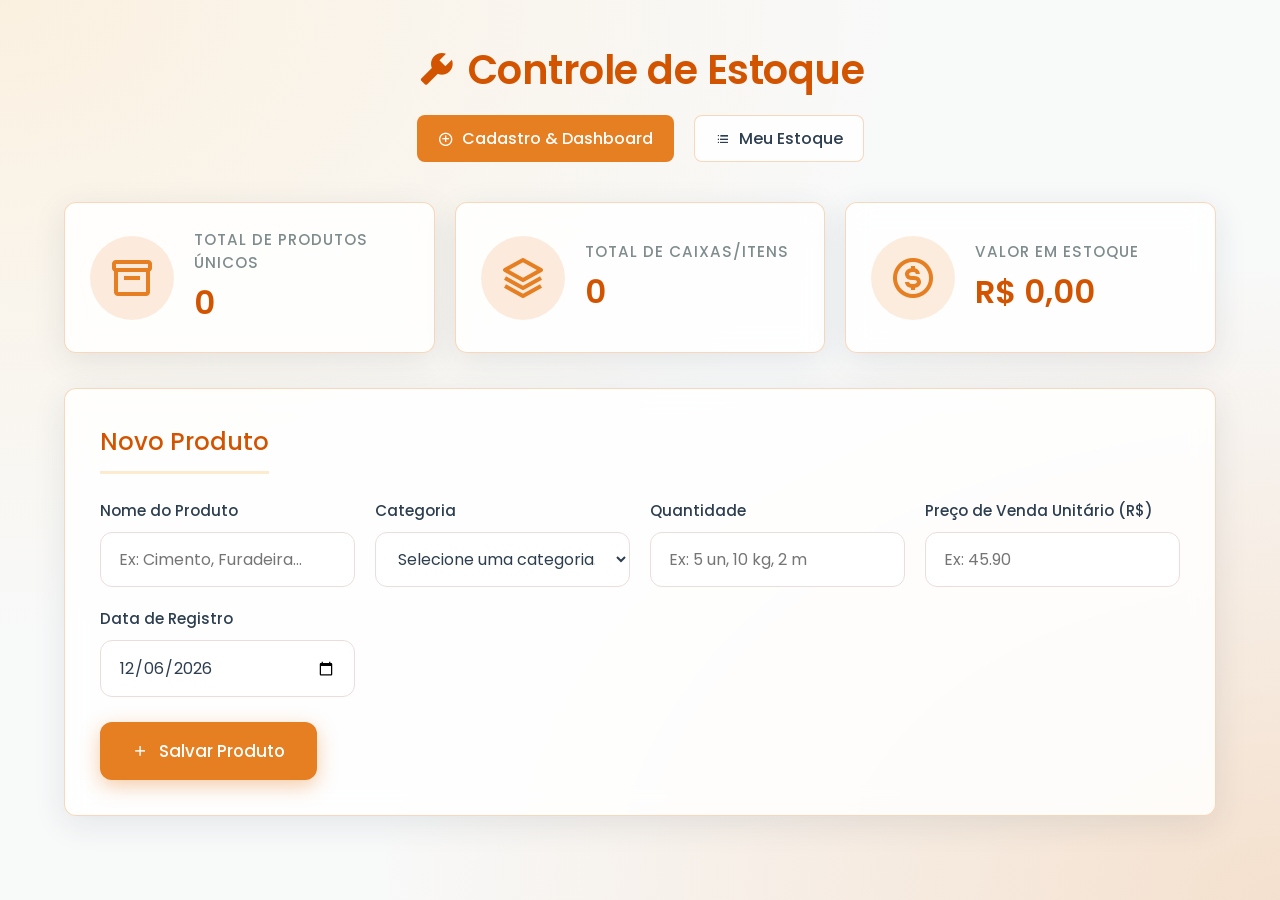
==== Index.html @ 0562ca98 "Primeira Versão" ====
<!DOCTYPE html>
<html lang="pt-BR">

<head>
    <meta charset="UTF-8">
    <meta name="viewport" content="width=device-width, initial-scale=1.0">
    <title>Estoque de Construção</title> <!-- Link para o nosso CSS -->
    <link rel="stylesheet" href="style.css"> <!-- Fontes do Google (Poppins) para um visual moderno e elegante -->
    <link href="https://fonts.googleapis.com/css2?family=Poppins:wght@300;400;500;600&display=swap" rel="stylesheet">
    <!-- Ícones gratuitos do Boxicons -->
    <link href="https://unpkg.com/boxicons@2.1.4/css/boxicons.min.css" rel="stylesheet">
</head>

<body>
    <!-- Cabeçalho (Header) -->
    <header>
        <h1><i class='bx bxs-wrench'></i> Controle de Estoque</h1>
        <nav class="navbar">
            <a href="Index.html" class="nav-link active"><i class='bx bx-plus-circle'></i> Cadastro & Dashboard</a>
            <a href="estoque.html" class="nav-link"><i class='bx bx-list-ul'></i> Meu Estoque</a>
        </nav>
    </header> <!-- Dashboard - Resumo das Informações -->
    <section class="dashboard">
        <div class="card"> <i class='bx bx-box card-icon'></i>
            <div>
                <h3>Total de Produtos Únicos</h3>
                <p id="totalProducts">0</p>
            </div>
        </div>
        <div class="card"> <i class='bx bx-layer card-icon'></i>
            <div>
                <h3>Total de Caixas/Itens</h3>
                <p id="totalItems">0</p>
            </div>
        </div>
        <div class="card"> <i class='bx bx-dollar-circle card-icon'></i>
            <div>
                <h3>Valor em Estoque</h3>
                <p id="totalValue">R$ 0,00</p>
            </div>
        </div>
    </section> <!-- Área Principal -->
    <main>
        <!-- Bloco do Formulário (Glassmorphism) -->
        <div class="glass-container">
            <div class="form-header">
                <h2>Novo Produto</h2>
            </div>
            <form id="productForm">
                <!-- Usado pelo JavaScript para saber quando estamos editando um item --> <input type="hidden"
                    id="editId">
                <div class="input-group">
                    <div class="input-box"> <label for="name">Nome do Produto</label> <input type="text" id="name"
                            required placeholder="Ex: Cimento, Furadeira..."> </div>
                    <div class="input-box">
                        <label for="category">Categoria</label>
                        <select id="category" required>
                            <option value="" disabled selected>Selecione uma categoria...</option>
                            <option value="Acabamento">Acabamento</option>
                            <option value="Elétrica">Elétrica</option>
                            <option value="EPIs e Segurança">EPIs e Segurança</option>
                            <option value="Estrutural">Estrutural</option>
                            <option value="Ferramentas">Ferramentas</option>
                            <option value="Fixação">Fixação</option>
                            <option value="Hidráulica">Hidráulica</option>
                            <option value="Pintura">Pintura</option>
                            <option value="Outros">Outros</option>
                        </select>
                    </div>
                    <div class="input-box">
                        <label for="quantity">Quantidade</label>
                        <input type="text" id="quantity" required placeholder="Ex: 5 un, 10 kg, 2 m">
                    </div>
                    <div class="input-box"> <label for="price">Preço de Venda Unitário (R$)</label> <input type="number"
                            id="price" required step="0.01" min="0" placeholder="Ex: 45.90"> </div>
                    <!-- Novo Item solicitado: Data de Registro -->
                    <div class="input-box"> <label for="date">Data de Registro</label> <input type="date" id="date"
                            required> </div>
                </div> <button type="submit" class="btn-primary" id="submitBtn"> <i class='bx bx-plus'></i> Salvar
                    Produto </button>
            </form>
        </div>
    </main> <!-- Nosso JavaScript -->
    <script src="script.js"></script>
</body>

</html>
---- style.css ----
/* --- TEMA LOJA DE CONSTRUÇÃO --- */
:root {
  /* Paleta de Cores Principais */
  --primary-color: #E67E22;
  /* Laranja Industrial */
  --primary-light: #FDEBD0;
  /* Laranja bem claro */
  --primary-dark: #D35400;
  /* Laranja escuro para destaque (Hover) */

  /* Fundos e Textos */
  --bg-color: #F8F9F9;
  /* Um branco / cinza bem suave */
  --text-color: #2C3E50;
  /* Texto chumbo / metálico (elegância e força) */
  --text-light: #7F8C8D;
  /* Texto secundário acinzentado */

  /* Efeito de Vidro (Glassmorphism) */
  --card-bg: rgba(255, 255, 255, 0.85);
  /* Fundo branco com 85% de opacidade */
  --glass-border: 1px solid rgba(230, 126, 34, 0.3);
  --glass-shadow: 0 8px 32px 0 rgba(44, 62, 80, 0.1);
  /* Sombra mais neutra */
  --border-radius: 12px;
  /* Bordas levemente menos arredondadas */

  /* Botões de Ação Vulgo Editar */
  --danger-color: #e74c3c;
  --danger-hover: #c0392b;
  --edit-color: #f39c12;
  --edit-hover: #d68910;
}

/* Reset universal básico */
* {
  margin: 0;
  padding: 0;
  box-sizing: border-box;
  font-family: 'Poppins', sans-serif;
}

body {
  background-color: var(--bg-color);
  color: var(--text-color);
  min-height: 100vh;
  padding-bottom: 50px;

  /* Efeito de Gradiente de Fundo que acompanha o rolamento (Fixed) */
  background-image:
    radial-gradient(at 0% 0%, rgba(253, 235, 208, 0.6) 0px, transparent 50%),
    radial-gradient(at 100% 100%, rgba(230, 126, 34, 0.2) 0px, transparent 50%);
  background-attachment: fixed;
}

/* --- HEADER --- */
header {
  padding: 40px 5%;
  text-align: center;
}

header h1 {
  font-size: 2.5rem;
  color: var(--primary-dark);
  display: flex;
  align-items: center;
  justify-content: center;
  gap: 12px;
  font-weight: 600;
  letter-spacing: -0.5px;
}

/* --- DASHBOARD / CARDS SUPERIORES --- */
.dashboard {
  display: grid;
  grid-template-columns: repeat(auto-fit, minmax(250px, 1fr));
  gap: 20px;
  padding: 0 5%;
  margin-bottom: 35px;
}

.card {
  background: var(--card-bg);
  backdrop-filter: blur(12px);
  /* Borrão que cria o efeito fundo desfocado */
  -webkit-backdrop-filter: blur(12px);
  /* Suporte para safari */
  border: var(--glass-border);
  border-radius: var(--border-radius);
  padding: 25px;
  display: flex;
  align-items: center;
  gap: 20px;
  box-shadow: var(--glass-shadow);
  transition: transform 0.3s ease, box-shadow 0.3s ease;
}

/* Animaçãozinha suave ao passar o mouse */
.card:hover {
  transform: translateY(-8px);
  box-shadow: 0 15px 45px 0 rgba(230, 126, 34, 0.25);
}

.card-icon {
  font-size: 3rem;
  color: var(--primary-color);
  background: rgba(230, 126, 34, 0.15);
  /* Fundo do ícone translúcido */
  padding: 18px;
  border-radius: 50%;
}

.card h3 {
  font-size: 0.95rem;
  color: var(--text-light);
  text-transform: uppercase;
  letter-spacing: 1px;
  font-weight: 500;
}

.card p {
  font-size: 2rem;
  font-weight: 600;
  color: var(--primary-dark);
  margin-top: 5px;
}

/* --- CAIXAS PRINCIPAIS (FORM E TABELA) --- */
main {
  padding: 0 5%;
  display: flex;
  flex-direction: column;
  gap: 35px;
}

.glass-container {
  background: var(--card-bg);
  backdrop-filter: blur(12px);
  -webkit-backdrop-filter: blur(12px);
  border: var(--glass-border);
  border-radius: var(--border-radius);
  padding: 35px;
  box-shadow: var(--glass-shadow);
  animation: fadeIn 0.8s ease-out;
  /* Faz aparecer suavemente */
}

.form-header h2,
.table-header h2 {
  color: var(--primary-dark);
  margin-bottom: 25px;
  font-weight: 500;
  border-bottom: 3px solid var(--primary-light);
  padding-bottom: 12px;
  display: inline-block;
}

/* --- ESTILOS DO FORMULÁRIO --- */
form {
  display: flex;
  flex-direction: column;
  gap: 25px;
}

.input-group {
  display: grid;
  grid-template-columns: repeat(auto-fit, minmax(220px, 1fr));
  gap: 20px;
}

.input-box {
  display: flex;
  flex-direction: column;
  gap: 10px;
}

label {
  font-size: 0.95rem;
  font-weight: 500;
  color: var(--text-color);
}

/* Campos de preenchimento (inputs) */
input, select {
  padding: 14px 18px;
  border-radius: 12px;
  border: 1.5px solid #EADDDB;
  background-color: rgb(255, 255, 255);
  font-size: 1rem;
  color: var(--text-color);
  transition: all 0.3s ease;
  outline: none;
}

/* Efeito de "Foco", quando o usuário clica pra digitar */
input:focus, select:focus {
  border-color: var(--primary-color);
  box-shadow: 0 0 0 4px rgba(230, 126, 34, 0.2);
}

/* --- BOTÕES --- */
.btn-primary {
  background: var(--primary-color);
  color: white;
  border: none;
  padding: 16px 32px;
  border-radius: 12px;
  font-size: 1.05rem;
  font-weight: 500;
  cursor: pointer;
  display: flex;
  align-items: center;
  justify-content: center;
  gap: 10px;
  transition: all 0.3s;
  align-self: flex-start;
  /* Para o botão não esticar todo o Form */
  box-shadow: 0 6px 20px rgba(230, 126, 34, 0.4);
}

.btn-primary:hover {
  background: var(--primary-dark);
  transform: translateY(-3px);
  box-shadow: 0 8px 25px rgba(230, 126, 34, 0.5);
}

/* --- ESTILOS DA TABELA --- */
.table-responsive {
  overflow-x: auto;
  /* Permite rolar pro lado no celular se for grande demais */
}

table {
  width: 100%;
  border-collapse: collapse;
  margin-top: 10px;
}

thead th {
  text-align: left;
  padding: 18px;
  color: var(--text-light);
  font-weight: 500;
  border-bottom: 3px solid var(--primary-light);
}

tbody tr {
  border-bottom: 1px solid rgba(0, 0, 0, 0.06);
  transition: background-color 0.2s;
}

tbody tr:hover {
  background-color: rgba(255, 255, 255, 0.7);
  /* Efeito Hover na linha */
}

td {
  padding: 18px;
  color: var(--text-color);
}

/* --- BOTÕES DE AÇÃO NA TABELA (Apagar/Editar) --- */
.action-buttons {
  display: flex;
  gap: 12px;
}

.btn-icon {
  background: transparent;
  border: none;
  font-size: 1.3rem;
  cursor: pointer;
  padding: 10px;
  border-radius: 10px;
  transition: all 0.2s;
  display: flex;
  align-items: center;
  justify-content: center;
}

.btn-edit {
  color: var(--edit-color);
  background: rgba(243, 156, 18, 0.15);
}

.btn-edit:hover {
  background: var(--edit-color);
  color: white;
  transform: translateY(-2px);
}

.btn-delete {
  color: var(--danger-color);
  background: rgba(231, 76, 60, 0.15);
}

.btn-delete:hover {
  background: var(--danger-color);
  color: white;
  transform: translateY(-2px);
}

/* --- ANIMAÇÕES DE ENTRADA --- */
@keyframes fadeIn {
  from {
    opacity: 0;
    transform: translateY(20px);
  }

  to {
    opacity: 1;
    transform: translateY(0);
  }
}

/* --- RESPONSIVIDADE (Telas menores, Ex: Celular) --- */
@media (max-width: 768px) {
  header h1 {
    font-size: 1.8rem;
  }

  .input-group {
    grid-template-columns: 1fr;
    /* 1 coluna no celular */
  }

  .btn-primary {
    width: 100%;
    /* Botão em tela cheia no celular */
  }

  .navbar {
    flex-direction: column;
    gap: 10px;
  }
}

/* --- NAVEGAÇÃO E PESQUISA --- */
.navbar {
  display: flex;
  justify-content: center;
  gap: 20px;
  margin-top: 15px;
}

.nav-link {
  text-decoration: none;
  color: var(--text-color);
  font-weight: 500;
  display: flex;
  align-items: center;
  gap: 8px;
  padding: 10px 20px;
  border-radius: 8px;
  transition: all 0.3s;
  background: var(--card-bg);
  border: var(--glass-border);
}

.nav-link:hover, .nav-link.active {
  background: var(--primary-color);
  color: white;
}

.table-header {
  display: flex;
  justify-content: space-between;
  align-items: center;
  flex-wrap: wrap;
  gap: 15px;
  border-bottom: 3px solid var(--primary-light);
  padding-bottom: 12px;
  margin-bottom: 25px;
}

.table-header h2 {
  border-bottom: none;
  padding-bottom: 0;
  margin-bottom: 0;
}

.search-box {
  display: flex;
  align-items: center;
  background: white;
  border: 1.5px solid #EADDDB;
  border-radius: 8px;
  padding: 8px 15px;
  font-size: 1rem;
  width: 100%;
  max-width: 380px;
  transition: all 0.3s ease;
}

.search-box:focus-within {
  border-color: var(--primary-color);
  box-shadow: 0 0 0 4px rgba(230, 126, 34, 0.2);
}

.search-box i {
  color: var(--text-light);
  font-size: 1.2rem;
  margin-right: 10px;
}

.search-box input {
  border: none;
  padding: 0;
  background: transparent;
  outline: none;
  width: 100%;
  font-size: 0.95rem;
  color: var(--text-color);
}

.search-box input:focus {
  box-shadow: none;
}

/* --- MODAL DE CONFIRMAÇÃO --- */
.modal-overlay {
  position: fixed;
  top: 0;
  left: 0;
  width: 100%;
  height: 100%;
  background: rgba(0, 0, 0, 0.4);
  backdrop-filter: blur(4px);
  -webkit-backdrop-filter: blur(4px);
  display: flex;
  align-items: center;
  justify-content: center;
  z-index: 1000;
  animation: fadeIn 0.3s ease;
}

.modal-content {
  max-width: 400px;
  width: 90%;
  text-align: center;
  padding: 30px;
}

.modal-content h3 {
  color: var(--text-color);
  margin-bottom: 15px;
  font-size: 1.3rem;
}

.modal-content p {
  color: var(--text-light);
  margin-bottom: 25px;
  font-size: 0.95rem;
}

.modal-actions {
  display: flex;
  justify-content: center;
  gap: 15px;
}

.btn-secondary {
  background: #EADDDB;
  color: var(--text-color);
  border: none;
  padding: 12px 24px;
  border-radius: 8px;
  font-size: 0.95rem;
  font-weight: 500;
  cursor: pointer;
  transition: all 0.2s;
}

.btn-secondary:hover {
  background: #d5c8c5;
}

.btn-delete-confirm {
  background: var(--danger-color);
  color: white;
  border: none;
  padding: 12px 24px;
  border-radius: 8px;
  font-size: 0.95rem;
  font-weight: 500;
  cursor: pointer;
  transition: all 0.2s;
  box-shadow: 0 4px 15px rgba(231, 76, 60, 0.3);
}

.btn-delete-confirm:hover {
  background: var(--danger-hover);
  transform: translateY(-2px);
  box-shadow: 0 6px 20px rgba(231, 76, 60, 0.4);
}
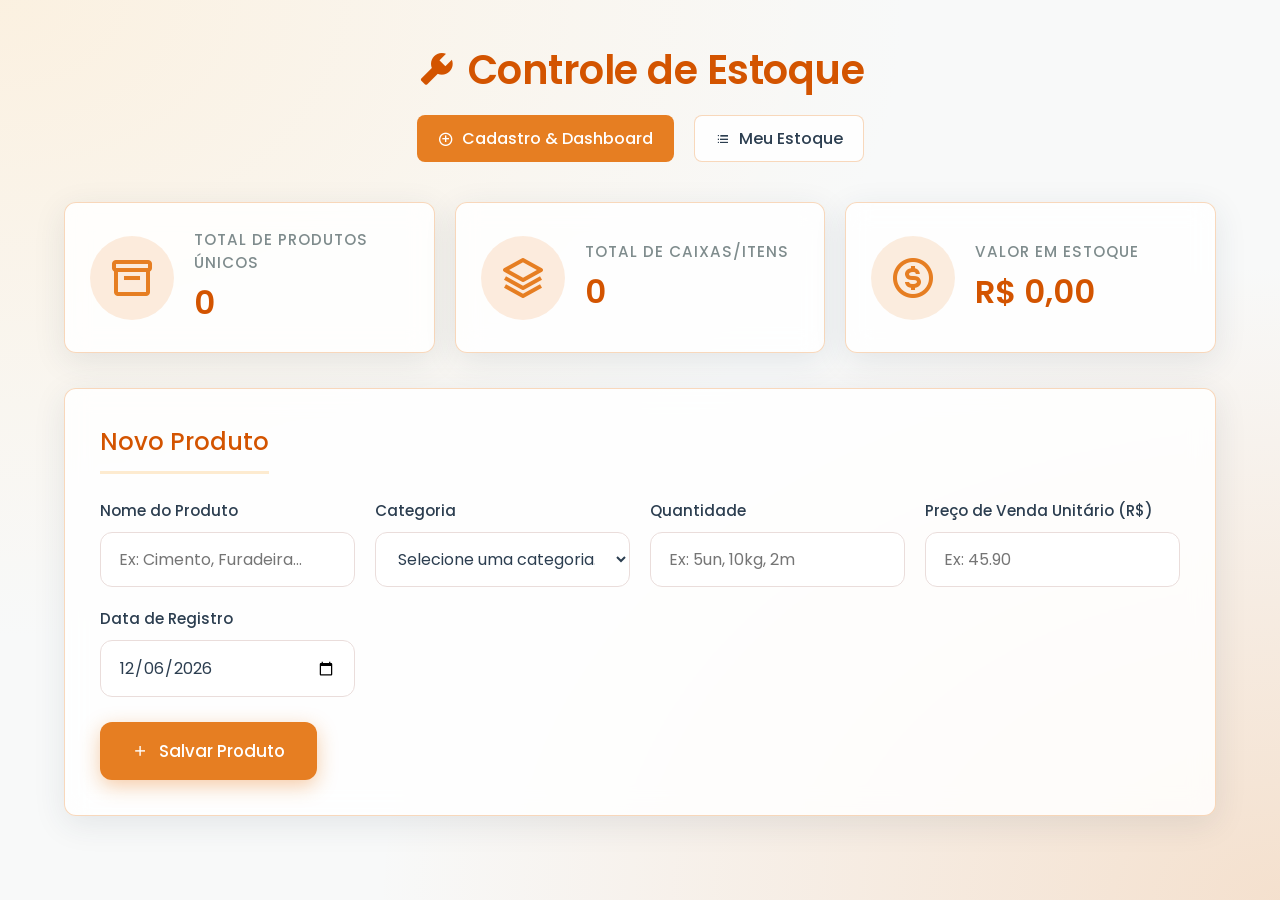
==== commit b2a25c26: "Index para index" ====
--- a/Index.html
+++ b/Index.html
@@ -16,7 +16,7 @@
     <header>
         <h1><i class='bx bxs-wrench'></i> Controle de Estoque</h1>
         <nav class="navbar">
-            <a href="Index.html" class="nav-link active"><i class='bx bx-plus-circle'></i> Cadastro & Dashboard</a>
+            <a href="index.html" class="nav-link active"><i class='bx bx-plus-circle'></i> Cadastro & Dashboard</a>
             <a href="estoque.html" class="nav-link"><i class='bx bx-list-ul'></i> Meu Estoque</a>
         </nav>
     </header> <!-- Dashboard - Resumo das Informações -->
@@ -69,7 +69,7 @@
                     </div>
                     <div class="input-box">
                         <label for="quantity">Quantidade</label>
-                        <input type="text" id="quantity" required placeholder="Ex: 5 un, 10 kg, 2 m">
+                        <input type="text" id="quantity" required placeholder="Ex: 5un, 10kg, 2m">
                     </div>
                     <div class="input-box"> <label for="price">Preço de Venda Unitário (R$)</label> <input type="number"
                             id="price" required step="0.01" min="0" placeholder="Ex: 45.90"> </div>
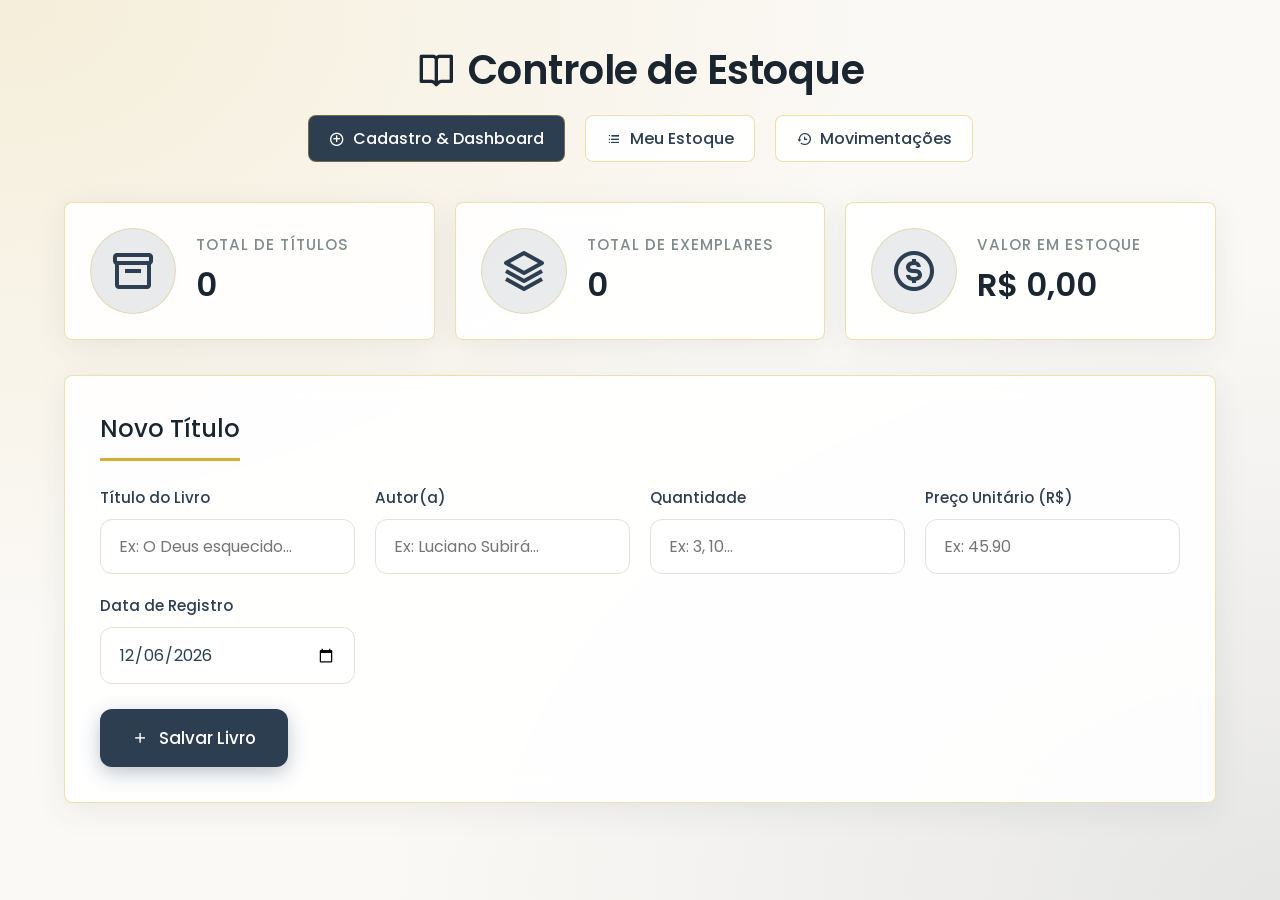
==== commit 4fca76c8: "Refinamento e Organização" ====
--- a/Index.html
+++ b/Index.html
@@ -4,32 +4,33 @@
 <head>
     <meta charset="UTF-8">
     <meta name="viewport" content="width=device-width, initial-scale=1.0">
-    <title>Estoque de Construção</title> <!-- Link para o nosso CSS -->
-    <link rel="stylesheet" href="style.css"> <!-- Fontes do Google (Poppins) para um visual moderno e elegante -->
+    <title>Livraria - Controle de Estoque</title>
+    <link rel="stylesheet" href="css/global.css">
+    <link rel="stylesheet" href="css/index.css">
     <link href="https://fonts.googleapis.com/css2?family=Poppins:wght@300;400;500;600&display=swap" rel="stylesheet">
-    <!-- Ícones gratuitos do Boxicons -->
     <link href="https://unpkg.com/boxicons@2.1.4/css/boxicons.min.css" rel="stylesheet">
 </head>
 
 <body>
     <!-- Cabeçalho (Header) -->
     <header>
-        <h1><i class='bx bxs-wrench'></i> Controle de Estoque</h1>
+        <h1><i class='bx bx-book-open'></i> Controle de Estoque</h1>
         <nav class="navbar">
             <a href="index.html" class="nav-link active"><i class='bx bx-plus-circle'></i> Cadastro & Dashboard</a>
-            <a href="estoque.html" class="nav-link"><i class='bx bx-list-ul'></i> Meu Estoque</a>
+            <a href="pages/estoque.html" class="nav-link"><i class='bx bx-list-ul'></i> Meu Estoque</a>
+            <a href="pages/historico.html" class="nav-link"><i class='bx bx-history'></i> Movimentações</a>
         </nav>
     </header> <!-- Dashboard - Resumo das Informações -->
     <section class="dashboard">
         <div class="card"> <i class='bx bx-box card-icon'></i>
             <div>
-                <h3>Total de Produtos Únicos</h3>
+                <h3>Total de Títulos</h3>
                 <p id="totalProducts">0</p>
             </div>
         </div>
         <div class="card"> <i class='bx bx-layer card-icon'></i>
             <div>
-                <h3>Total de Caixas/Itens</h3>
+                <h3>Total de Exemplares</h3>
                 <p id="totalItems">0</p>
             </div>
         </div>
@@ -44,44 +45,33 @@
         <!-- Bloco do Formulário (Glassmorphism) -->
         <div class="glass-container">
             <div class="form-header">
-                <h2>Novo Produto</h2>
+                <h2>Novo Título</h2>
             </div>
             <form id="productForm">
                 <!-- Usado pelo JavaScript para saber quando estamos editando um item --> <input type="hidden"
                     id="editId">
                 <div class="input-group">
-                    <div class="input-box"> <label for="name">Nome do Produto</label> <input type="text" id="name"
-                            required placeholder="Ex: Cimento, Furadeira..."> </div>
-                    <div class="input-box">
-                        <label for="category">Categoria</label>
-                        <select id="category" required>
-                            <option value="" disabled selected>Selecione uma categoria...</option>
-                            <option value="Acabamento">Acabamento</option>
-                            <option value="Elétrica">Elétrica</option>
-                            <option value="EPIs e Segurança">EPIs e Segurança</option>
-                            <option value="Estrutural">Estrutural</option>
-                            <option value="Ferramentas">Ferramentas</option>
-                            <option value="Fixação">Fixação</option>
-                            <option value="Hidráulica">Hidráulica</option>
-                            <option value="Pintura">Pintura</option>
-                            <option value="Outros">Outros</option>
-                        </select>
-                    </div>
+                    <div class="input-box"> <label for="name">Título do Livro</label> <input type="text" id="name"
+                            required placeholder="Ex: O Deus esquecido..."> </div>
+                    <div class="input-box"> <label for="author">Autor(a)</label> <input type="text" id="author"
+                            required placeholder="Ex: Luciano Subirá..."> </div>
+
                     <div class="input-box">
                         <label for="quantity">Quantidade</label>
-                        <input type="text" id="quantity" required placeholder="Ex: 5un, 10kg, 2m">
+                        <input type="number" id="quantity" required min="0" placeholder="Ex: 3, 10...">
                     </div>
-                    <div class="input-box"> <label for="price">Preço de Venda Unitário (R$)</label> <input type="number"
+                    <div class="input-box"> <label for="price">Preço Unitário (R$)</label> <input type="number"
                             id="price" required step="0.01" min="0" placeholder="Ex: 45.90"> </div>
                     <!-- Novo Item solicitado: Data de Registro -->
                     <div class="input-box"> <label for="date">Data de Registro</label> <input type="date" id="date"
                             required> </div>
                 </div> <button type="submit" class="btn-primary" id="submitBtn"> <i class='bx bx-plus'></i> Salvar
-                    Produto </button>
+                    Livro </button>
             </form>
         </div>
-    </main> <!-- Nosso JavaScript -->
-    <script src="script.js"></script>
+    </main>
+    <script src="js/global.js"></script>
+    <script src="js/index.js"></script>
 </body>
 
 </html>
--- a/css/global.css
+++ b/css/global.css
@@ -0,0 +1,343 @@
+/* --- TEMA LIVRARIA CLASSIC & ELEGANT --- */
+:root {
+  /* Paleta de Cores Principais */
+  --primary-color: #2C3E50;
+  --primary-light: #F4F6F7;
+  --primary-dark: #1A252F;
+  --accent-color: #D4AF37;
+
+  /* Fundos e Textos */
+  --bg-color: #FBF9F6;
+  --text-color: #2C3E50;
+  --text-light: #7F8C8D;
+
+  /* Efeito de Vidro (Glassmorphism) */
+  --card-bg: rgba(255, 255, 255, 0.90);
+  --glass-border: 1px solid rgba(212, 175, 55, 0.4);
+  --glass-shadow: 0 8px 32px 0 rgba(44, 62, 80, 0.08);
+  --border-radius: 8px;
+
+  /* Botões de Ação */
+  --danger-color: #c0392b;
+  --danger-hover: #922b21;
+  --edit-color: #D4AF37;
+  --edit-hover: #b8962c;
+}
+
+* {
+  margin: 0;
+  padding: 0;
+  box-sizing: border-box;
+  font-family: 'Poppins', sans-serif;
+}
+
+body {
+  background-color: var(--bg-color);
+  color: var(--text-color);
+  min-height: 100vh;
+  padding-bottom: 50px;
+  background-image:
+    radial-gradient(at 0% 0%, rgba(212, 175, 55, 0.15) 0px, transparent 50%),
+    radial-gradient(at 100% 100%, rgba(44, 62, 80, 0.1) 0px, transparent 50%);
+  background-attachment: fixed;
+}
+
+header {
+  padding: 40px 5%;
+  text-align: center;
+}
+
+header h1 {
+  font-size: 2.5rem;
+  color: var(--primary-dark);
+  display: flex;
+  align-items: center;
+  justify-content: center;
+  gap: 12px;
+  font-weight: 600;
+  letter-spacing: -0.5px;
+}
+
+/* NAVEGAÇÃO E PESQUISA */
+.navbar {
+  display: flex;
+  justify-content: center;
+  gap: 20px;
+  margin-top: 15px;
+}
+
+.nav-link {
+  text-decoration: none;
+  color: var(--text-color);
+  font-weight: 500;
+  display: flex;
+  align-items: center;
+  gap: 8px;
+  padding: 10px 20px;
+  border-radius: 8px;
+  transition: all 0.3s;
+  background: var(--card-bg);
+  border: var(--glass-border);
+}
+
+.nav-link:hover, .nav-link.active {
+  background: var(--primary-color);
+  color: white;
+}
+
+main {
+  padding: 0 5%;
+  display: flex;
+  flex-direction: column;
+  gap: 35px;
+}
+
+.glass-container {
+  background: var(--card-bg);
+  backdrop-filter: blur(12px);
+  -webkit-backdrop-filter: blur(12px);
+  border: var(--glass-border);
+  border-radius: var(--border-radius);
+  padding: 35px;
+  box-shadow: var(--glass-shadow);
+  animation: fadeIn 0.8s ease-out;
+}
+
+.form-header h2,
+.table-header h2 {
+  color: var(--primary-dark);
+  margin-bottom: 25px;
+  font-weight: 500;
+  border-bottom: 3px solid var(--accent-color);
+  padding-bottom: 12px;
+  display: inline-block;
+}
+
+/* ESTILOS DO FORMULÁRIO */
+form {
+  display: flex;
+  flex-direction: column;
+  gap: 25px;
+}
+
+.input-group {
+  display: grid;
+  grid-template-columns: repeat(auto-fit, minmax(220px, 1fr));
+  gap: 20px;
+}
+
+.input-box {
+  display: flex;
+  flex-direction: column;
+  gap: 10px;
+}
+
+label {
+  font-size: 0.95rem;
+  font-weight: 500;
+  color: var(--text-color);
+}
+
+input, select {
+  padding: 14px 18px;
+  border-radius: 12px;
+  border: 1.5px solid #EADDDB;
+  background-color: rgb(255, 255, 255);
+  font-size: 1rem;
+  color: var(--text-color);
+  transition: all 0.3s ease;
+  outline: none;
+}
+
+input:focus, select:focus {
+  border-color: var(--accent-color);
+  box-shadow: 0 0 0 4px rgba(212, 175, 55, 0.2);
+}
+
+/* BOTÕES */
+.btn-primary {
+  background: var(--primary-color);
+  color: white;
+  border: none;
+  padding: 16px 32px;
+  border-radius: 12px;
+  font-size: 1.05rem;
+  font-weight: 500;
+  cursor: pointer;
+  display: flex;
+  align-items: center;
+  justify-content: center;
+  gap: 10px;
+  transition: all 0.3s;
+  align-self: flex-start;
+  box-shadow: 0 6px 20px rgba(44, 62, 80, 0.3);
+}
+
+.btn-primary:hover {
+  background: var(--primary-dark);
+  transform: translateY(-3px);
+  box-shadow: 0 8px 25px rgba(44, 62, 80, 0.4);
+}
+
+.btn-secondary {
+  background: #EADDDB;
+  color: var(--text-color);
+  border: none;
+  padding: 12px 24px;
+  border-radius: 8px;
+  font-size: 0.95rem;
+  font-weight: 500;
+  cursor: pointer;
+  transition: all 0.2s;
+}
+
+.btn-secondary:hover {
+  background: #d5c8c5;
+}
+
+/* ESTILOS DA TABELA */
+.table-responsive {
+  overflow-x: auto;
+}
+
+table {
+  width: 100%;
+  border-collapse: collapse;
+  margin-top: 10px;
+}
+
+thead th {
+  text-align: left;
+  padding: 18px;
+  color: var(--text-light);
+  font-weight: 500;
+  border-bottom: 3px solid var(--accent-color);
+}
+
+tbody tr {
+  border-bottom: 1px solid rgba(0, 0, 0, 0.06);
+  transition: background-color 0.2s;
+}
+
+tbody tr:hover {
+  background-color: rgba(255, 255, 255, 0.7);
+}
+
+td {
+  padding: 18px;
+  color: var(--text-color);
+}
+
+.action-buttons {
+  display: flex;
+  gap: 12px;
+}
+
+.btn-icon {
+  background: transparent;
+  border: none;
+  font-size: 1.3rem;
+  cursor: pointer;
+  padding: 10px;
+  border-radius: 10px;
+  transition: all 0.2s;
+  display: flex;
+  align-items: center;
+  justify-content: center;
+}
+
+.btn-edit {
+  color: var(--edit-color);
+  background: rgba(243, 156, 18, 0.15);
+}
+
+.btn-edit:hover {
+  background: var(--edit-color);
+  color: white;
+  transform: translateY(-2px);
+}
+
+.btn-delete {
+  color: var(--danger-color);
+  background: rgba(231, 76, 60, 0.15);
+}
+
+.btn-delete:hover {
+  background: var(--danger-color);
+  color: white;
+  transform: translateY(-2px);
+}
+
+/* COMPONENTES COMPARTILHADOS (Pesquisa/Header Tab) */
+.table-header {
+  display: flex;
+  justify-content: space-between;
+  align-items: center;
+  flex-wrap: wrap;
+  gap: 15px;
+  border-bottom: 3px solid var(--accent-color);
+  padding-bottom: 12px;
+  margin-bottom: 25px;
+}
+
+.table-header h2 {
+  border-bottom: none;
+  padding-bottom: 0;
+  margin-bottom: 0;
+}
+
+.search-box {
+  display: flex;
+  align-items: center;
+  background: white;
+  border: 1.5px solid #EADDDB;
+  border-radius: 8px;
+  padding: 8px 15px;
+  font-size: 1rem;
+  width: 100%;
+  max-width: 380px;
+  transition: all 0.3s ease;
+}
+
+.search-box:focus-within {
+  border-color: var(--accent-color);
+  box-shadow: 0 0 0 4px rgba(212, 175, 55, 0.2);
+}
+
+.search-box i {
+  color: var(--text-light);
+  font-size: 1.2rem;
+  margin-right: 10px;
+}
+
+.search-box input {
+  border: none;
+  padding: 0;
+  background: transparent;
+  outline: none;
+  width: 100%;
+  font-size: 0.95rem;
+  color: var(--text-color);
+}
+
+.search-box input:focus {
+  box-shadow: none;
+}
+
+@keyframes fadeIn {
+  from {
+    opacity: 0;
+    transform: translateY(20px);
+  }
+  to {
+    opacity: 1;
+    transform: translateY(0);
+  }
+}
+
+@media (max-width: 768px) {
+  header h1 { font-size: 1.8rem; }
+  .input-group { grid-template-columns: 1fr; }
+  .btn-primary { width: 100%; }
+  .navbar { flex-direction: column; gap: 10px; }
+}
--- a/css/index.css
+++ b/css/index.css
@@ -0,0 +1,50 @@
+.dashboard {
+  display: grid;
+  grid-template-columns: repeat(auto-fit, minmax(250px, 1fr));
+  gap: 20px;
+  padding: 0 5%;
+  margin-bottom: 35px;
+}
+
+.card {
+  background: var(--card-bg);
+  backdrop-filter: blur(12px);
+  -webkit-backdrop-filter: blur(12px);
+  border: var(--glass-border);
+  border-radius: var(--border-radius);
+  padding: 25px;
+  display: flex;
+  align-items: center;
+  gap: 20px;
+  box-shadow: var(--glass-shadow);
+  transition: transform 0.3s ease, box-shadow 0.3s ease;
+}
+
+.card:hover {
+  transform: translateY(-8px);
+  box-shadow: 0 15px 45px 0 rgba(44, 62, 80, 0.15);
+}
+
+.card-icon {
+  font-size: 3rem;
+  color: var(--primary-color);
+  background: rgba(44, 62, 80, 0.1);
+  padding: 18px;
+  border-radius: 50%;
+  border: 1px solid rgba(212, 175, 55, 0.3);
+}
+
+.card h3 {
+  font-size: 0.95rem;
+  color: var(--text-light);
+  text-transform: uppercase;
+  letter-spacing: 1px;
+  font-weight: 500;
+}
+
+.card p {
+  font-size: 2rem;
+  font-weight: 600;
+  color: var(--primary-dark);
+  margin-top: 5px;
+}
